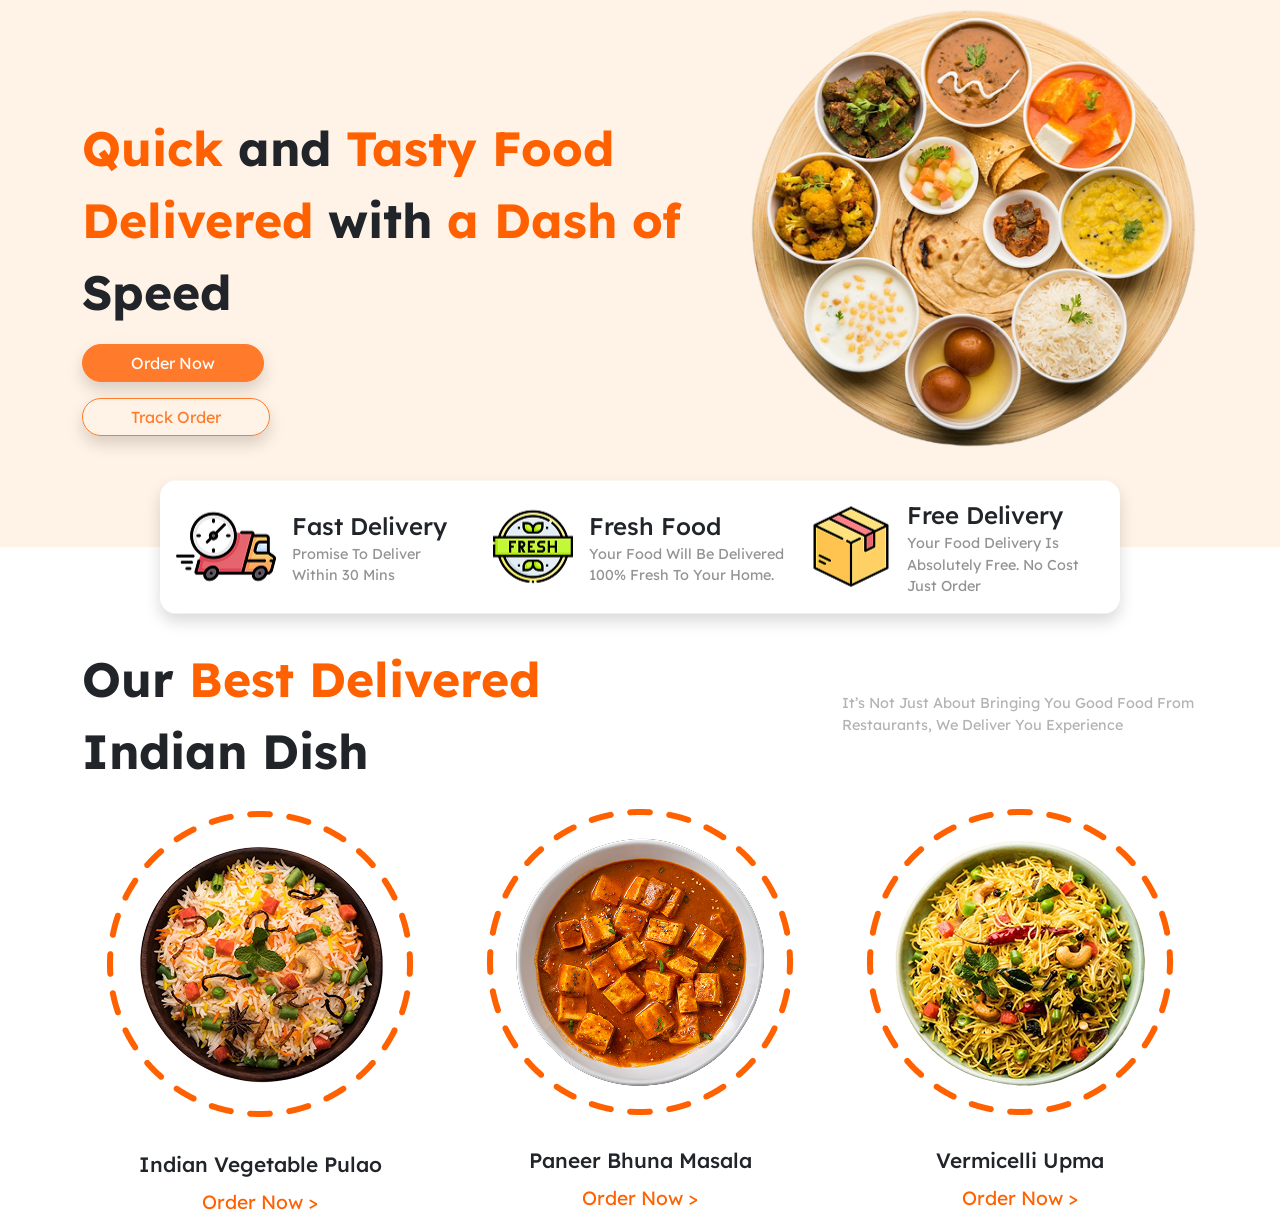
==== fooddash/index.html @ d2705afb "changes" ====
<!doctype html>
<html lang="en">

<head>
    <meta charset="utf-8">
    <meta name="viewport" content="width=device-width, initial-scale=1">
    <title>Bootstrap demo</title>

    <link rel="preconnect" href="https://fonts.googleapis.com">
    <link rel="preconnect" href="https://fonts.gstatic.com" crossorigin>
    <link href="https://fonts.googleapis.com/css2?family=Lexend:wght@100..900&display=swap" rel="stylesheet">

    <link href="https://cdn.jsdelivr.net/npm/bootstrap@5.3.8/dist/css/bootstrap.min.css" rel="stylesheet"
        integrity="sha384-sRIl4kxILFvY47J16cr9ZwB07vP4J8+LH7qKQnuqkuIAvNWLzeN8tE5YBujZqJLB" crossorigin="anonymous">

    <link rel="stylesheet" href="assets/css/style.css">
</head>

<body>
    <header></header>
    <main>
        <div class="h-bg-color position-relative">
            <div class="container ">
                <!-- Header Row 1 -->
                <div class="row">
                    <div class="col-lg-7 col-12 text-lg-start text-center d-flex flex-column justify-content-center align-items-lg-start align-items-center  gap-3">
                        <div class="h-heading"><span>Quick</span> and <span>Tasty Food Delivered</span> with <span>a
                                Dash of</span> Speed</div>
                        <button class="btn btn-primary rounded-pill btn-order-now shadow px-5">Order Now</button>
                        <button class="btn btn-outline-primary rounded-pill btn-track-order shadow px-5">Track
                            Order</button>
                    </div>
                    <div class="col-lg-5 col-12">
                        <img class="img-fluid h-spacing" src="assets/images/header.png" alt="">
                    </div>
                </div>

                <!-- Delivery Box Row -->
                <section class="bg-white shadow rounded-4 p-3 position-absolute start-50 top-100 translate-middle w-75">
                    <div class="row">

                        <div class="col-4 d-flex align-items-center gap-3">
                            <img src="assets/images/icons/fast-delivery 1.png" alt="">
                            <div>
                                <div class="delivery-heading">Fast Delivery</div>
                                <div class="delivery-subheading">Promise To Deliver Within 30 Mins</div>
                            </div>
                        </div>

                        <div class="col-4 d-flex align-items-center gap-3">
                            <img src="assets/images/icons/fresh.png" alt="">
                            <div>
                                <div class="delivery-heading">Fresh Food</div>
                                <div class="delivery-subheading">Your Food Will Be Delivered 100% Fresh To Your Home.
                                </div>
                            </div>
                        </div>

                        <div class="col-4 d-flex align-items-center gap-3">
                            <img src="assets/images/icons/box.png" alt="">
                            <div>
                                <div class="delivery-heading">Free Delivery</div>
                                <div class="delivery-subheading">Your Food Delivery Is Absolutely Free. No Cost Just
                                    Order</div>
                            </div>
                        </div>



                    </div>
                </section>
            </div>
        </div>
        <section class="indian-dish-space">
            <div class="container">
                <!-- Headings -->
                <div class="row">
                    <div class="col-lg-6 col-12">
                        <div class="h-heading">Our <span>Best Delivered</span> Indian Dish</div>
                    </div>
                    <div class="col-lg-2 col-12"></div>
                    <div class="col-lg-4 col-12 d-flex align-items-center">
                        <div class="indian-dish-subheading">It’s Not Just About Bringing You Good Food From Restaurants,
                            We Deliver You Experience</div>
                    </div>
                </div>
                <!-- products -->
                <div class="row">

                    <div class="col-lg-4 col-md-6 col-12 d-flex flex-column align-items-center gap-2">
                        <img src="assets/images/products/1.png" alt="">
                        <div class="indian-dish-name">Indian Vegetable Pulao</div>
                        <a href="" class="indian-dish-link">Order Now > </a>
                    </div>

                    <div class="col-lg-4 col-md-6 col-12 d-flex flex-column align-items-center gap-2">
                        <img src="assets/images/products/2.png" alt="">
                        <div class="indian-dish-name">Paneer Bhuna Masala</div>
                        <a href="" class="indian-dish-link">Order Now > </a>
                    </div>

                    <div class="col-lg-4 col-md-6 col-12 d-flex flex-column align-items-center gap-2">
                        <img src="assets/images/products/3.png" alt="">
                        <div class="indian-dish-name">Vermicelli Upma</div>
                        <a href="" class="indian-dish-link">Order Now > </a>
                    </div>

                </div>

            </div>
        </section>
    </main>
    <footer></footer>

    <script src="https://cdn.jsdelivr.net/npm/bootstrap@5.3.8/dist/js/bootstrap.bundle.min.js"
        integrity="sha384-FKyoEForCGlyvwx9Hj09JcYn3nv7wiPVlz7YYwJrWVcXK/BmnVDxM+D2scQbITxI"
        crossorigin="anonymous"></script>
</body>

</html>
---- fooddash/assets/css/style.css ----
body{
    font-family: "Lexend";
}
.h-heading{
    font-size: 3rem;
    
    font-weight:700;
}
.h-heading span{
    color: #FF6000;
}
.h-bg-color{
    background-color: #FFF2E6;
}
.btn-order-now{
    background-color: #FF7B2B;
    border-color: #FF7B2B;
}
.btn-order-now:hover{
    background-color: #e97126;
    border-color: #e97126;
}
.btn-order-now:active{
    background-color: #ca6120 !important;
    border-color: #ca6120 !important;
}

.btn-track-order{
    border-color: #FF7B2B;
    color: #FF7B2B;
}
.btn-track-order:hover{
    border-color: #FF7B2B;
    background-color: #FF7B2B;
}
.btn-track-order:active{
     background-color: #ca6120 !important;
    border-color: #ca6120 !important;
}
.delivery-heading{
    font-size: 1.5rem;
    font-weight: 500;
}
.delivery-subheading{
    font-size: 0.9rem;
    color: #939393;
}
.h-spacing{
    padding-bottom: 6rem;
}
.indian-dish-space{
    margin-top: 6rem;
}
.indian-dish-subheading{
    font-size: 0.9rem;
    color: #B3B3B3;
}
.indian-dish-name{
    font-size: 1.3rem;
    font-weight: 500;
}
.indian-dish-link{
    text-decoration: none;
    color: #FF6000;
    font-size: 1.2rem;
}
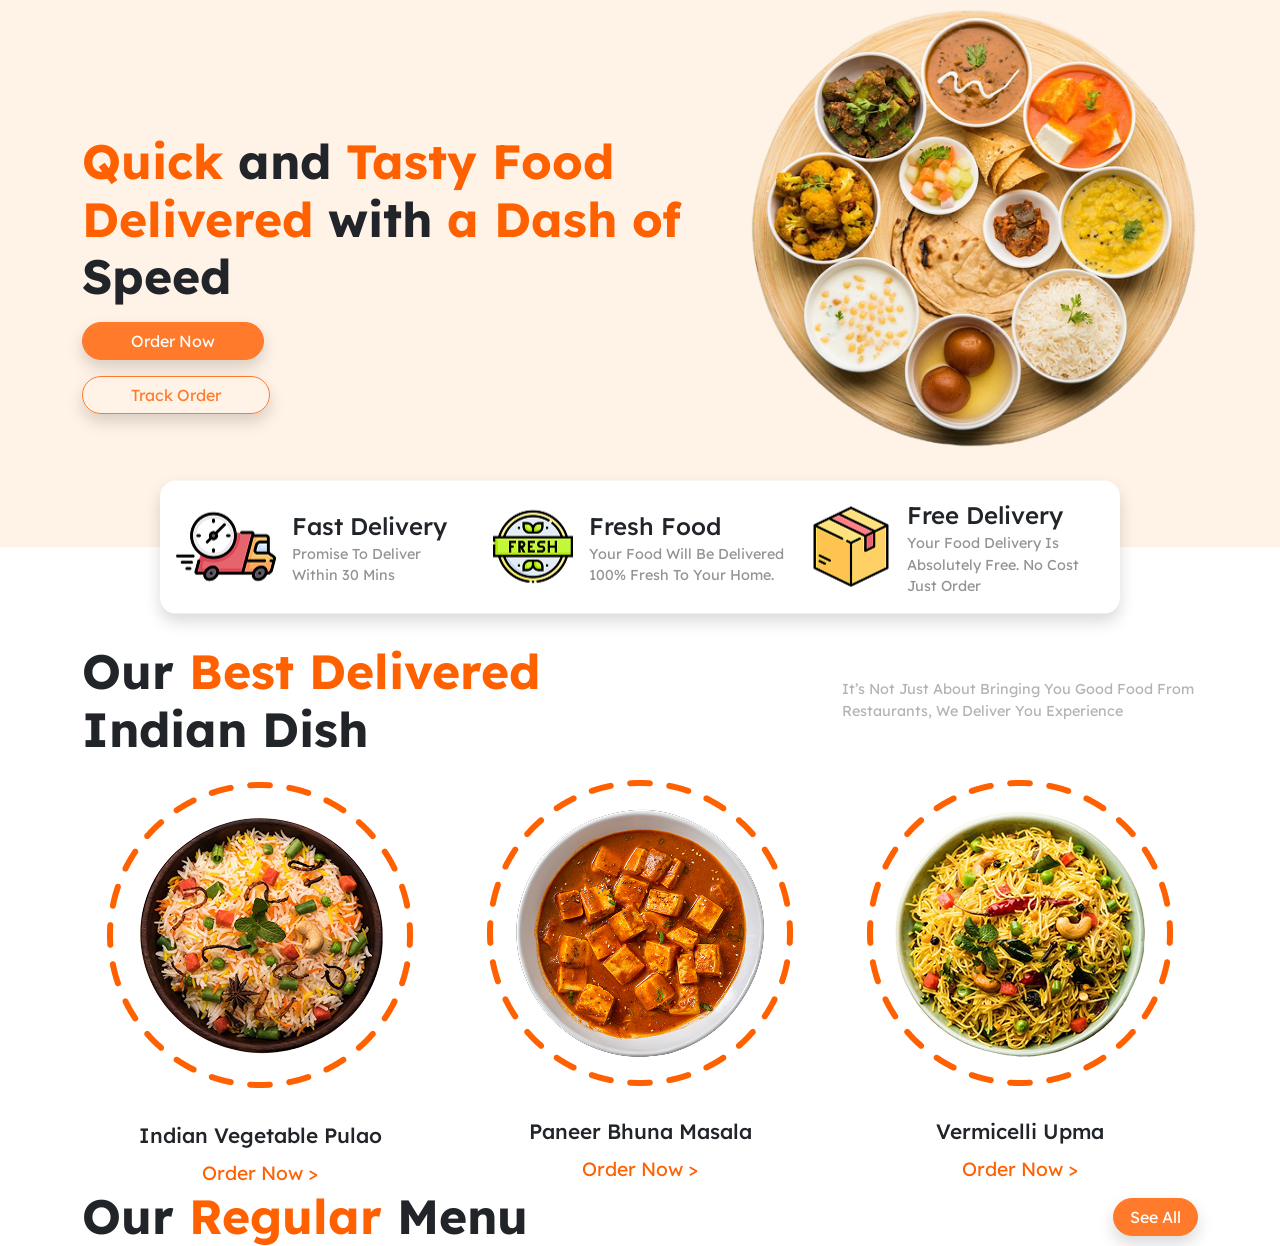
==== commit e4885b71: "changes" ====
--- a/fooddash/index.html
+++ b/fooddash/index.html
@@ -39,7 +39,7 @@
                 <section class="bg-white shadow rounded-4 p-3 position-absolute start-50 top-100 translate-middle w-75">
                     <div class="row">
 
-                        <div class="col-4 d-flex align-items-center gap-3">
+                        <div class="col-lg-4 col-12 d-flex align-items-center gap-3">
                             <img src="assets/images/icons/fast-delivery 1.png" alt="">
                             <div>
                                 <div class="delivery-heading">Fast Delivery</div>
@@ -47,7 +47,7 @@
                             </div>
                         </div>
 
-                        <div class="col-4 d-flex align-items-center gap-3">
+                        <div class="col-lg-4 col-12 d-flex align-items-center gap-3">
                             <img src="assets/images/icons/fresh.png" alt="">
                             <div>
                                 <div class="delivery-heading">Fresh Food</div>
@@ -56,7 +56,7 @@
                             </div>
                         </div>
 
-                        <div class="col-4 d-flex align-items-center gap-3">
+                        <div class="col-lg-4 col-12 d-flex align-items-center gap-3">
                             <img src="assets/images/icons/box.png" alt="">
                             <div>
                                 <div class="delivery-heading">Free Delivery</div>
@@ -71,6 +71,8 @@
                 </section>
             </div>
         </div>
+
+        <!-- Indian Dish Section  -->
         <section class="indian-dish-space">
             <div class="container">
                 <!-- Headings -->
@@ -109,6 +111,18 @@
 
             </div>
         </section>
+
+        <!-- Regular Menu Section -->
+        <section>
+            <div class="container">
+                <div class="row">
+                    <div class="col-12 d-flex justify-content-between align-items-center">
+                        <div class="h-heading">Our <span>Regular</span> Menu</div>
+                        <button class="btn btn-primary rounded-pill btn-order-now shadow px-3">See All</button>
+                    </div>
+                </div>
+            </div>
+        </section>
     </main>
     <footer></footer>
 
--- a/fooddash/assets/css/style.css
+++ b/fooddash/assets/css/style.css
@@ -1,66 +1,125 @@
-body{
+body {
     font-family: "Lexend";
 }
-.h-heading{
-    font-size: 3rem;
-    
-    font-weight:700;
+
+.h-heading {
+    font-size: 2.2rem;
+
+    font-weight: 700;
 }
-.h-heading span{
+
+.h-heading span {
     color: #FF6000;
 }
-.h-bg-color{
+
+.h-bg-color {
     background-color: #FFF2E6;
 }
-.btn-order-now{
+
+.btn-order-now {
     background-color: #FF7B2B;
     border-color: #FF7B2B;
 }
-.btn-order-now:hover{
+
+.btn-order-now:hover {
     background-color: #e97126;
     border-color: #e97126;
 }
-.btn-order-now:active{
+
+.btn-order-now:active {
     background-color: #ca6120 !important;
     border-color: #ca6120 !important;
 }
 
-.btn-track-order{
+.btn-track-order {
     border-color: #FF7B2B;
     color: #FF7B2B;
 }
-.btn-track-order:hover{
+
+.btn-track-order:hover {
     border-color: #FF7B2B;
     background-color: #FF7B2B;
 }
-.btn-track-order:active{
-     background-color: #ca6120 !important;
+
+.btn-track-order:active {
+    background-color: #ca6120 !important;
     border-color: #ca6120 !important;
 }
-.delivery-heading{
+
+.delivery-heading {
     font-size: 1.5rem;
     font-weight: 500;
 }
-.delivery-subheading{
+
+.delivery-subheading {
     font-size: 0.9rem;
     color: #939393;
 }
-.h-spacing{
-    padding-bottom: 6rem;
+
+.h-spacing {
+    padding-bottom: 10.5rem;
 }
-.indian-dish-space{
-    margin-top: 6rem;
+
+.indian-dish-space {
+    margin-top: 10.5rem;
 }
-.indian-dish-subheading{
+
+.indian-dish-subheading {
     font-size: 0.9rem;
     color: #B3B3B3;
 }
-.indian-dish-name{
+
+.indian-dish-name {
     font-size: 1.3rem;
     font-weight: 500;
 }
-.indian-dish-link{
+
+.indian-dish-link {
     text-decoration: none;
     color: #FF6000;
     font-size: 1.2rem;
+}
+
+@media (min-width : 576px) {
+
+    .h-heading {
+        font-size: 2.5rem;
+    }
+
+    .indian-dish-space {
+        margin-top: 10rem;
+    }
+    .h-spacing {
+        padding-bottom: 10rem;
+    }
+}
+
+@media (min-width : 768px) {
+
+    .h-heading {
+        font-size: 2.7rem;
+    }
+
+    .indian-dish-space {
+        margin-top: 10rem;
+    }
+    .h-spacing {
+        padding-bottom: 9rem;
+    }
+}
+
+@media (min-width : 992px) {
+
+    .h-heading {
+        font-size: 3rem;
+        line-height: 1.2;
+    }
+
+    .indian-dish-space {
+        margin-top: 6rem;
+    }
+
+    .h-spacing {
+        padding-bottom: 6rem;
+    }
 }
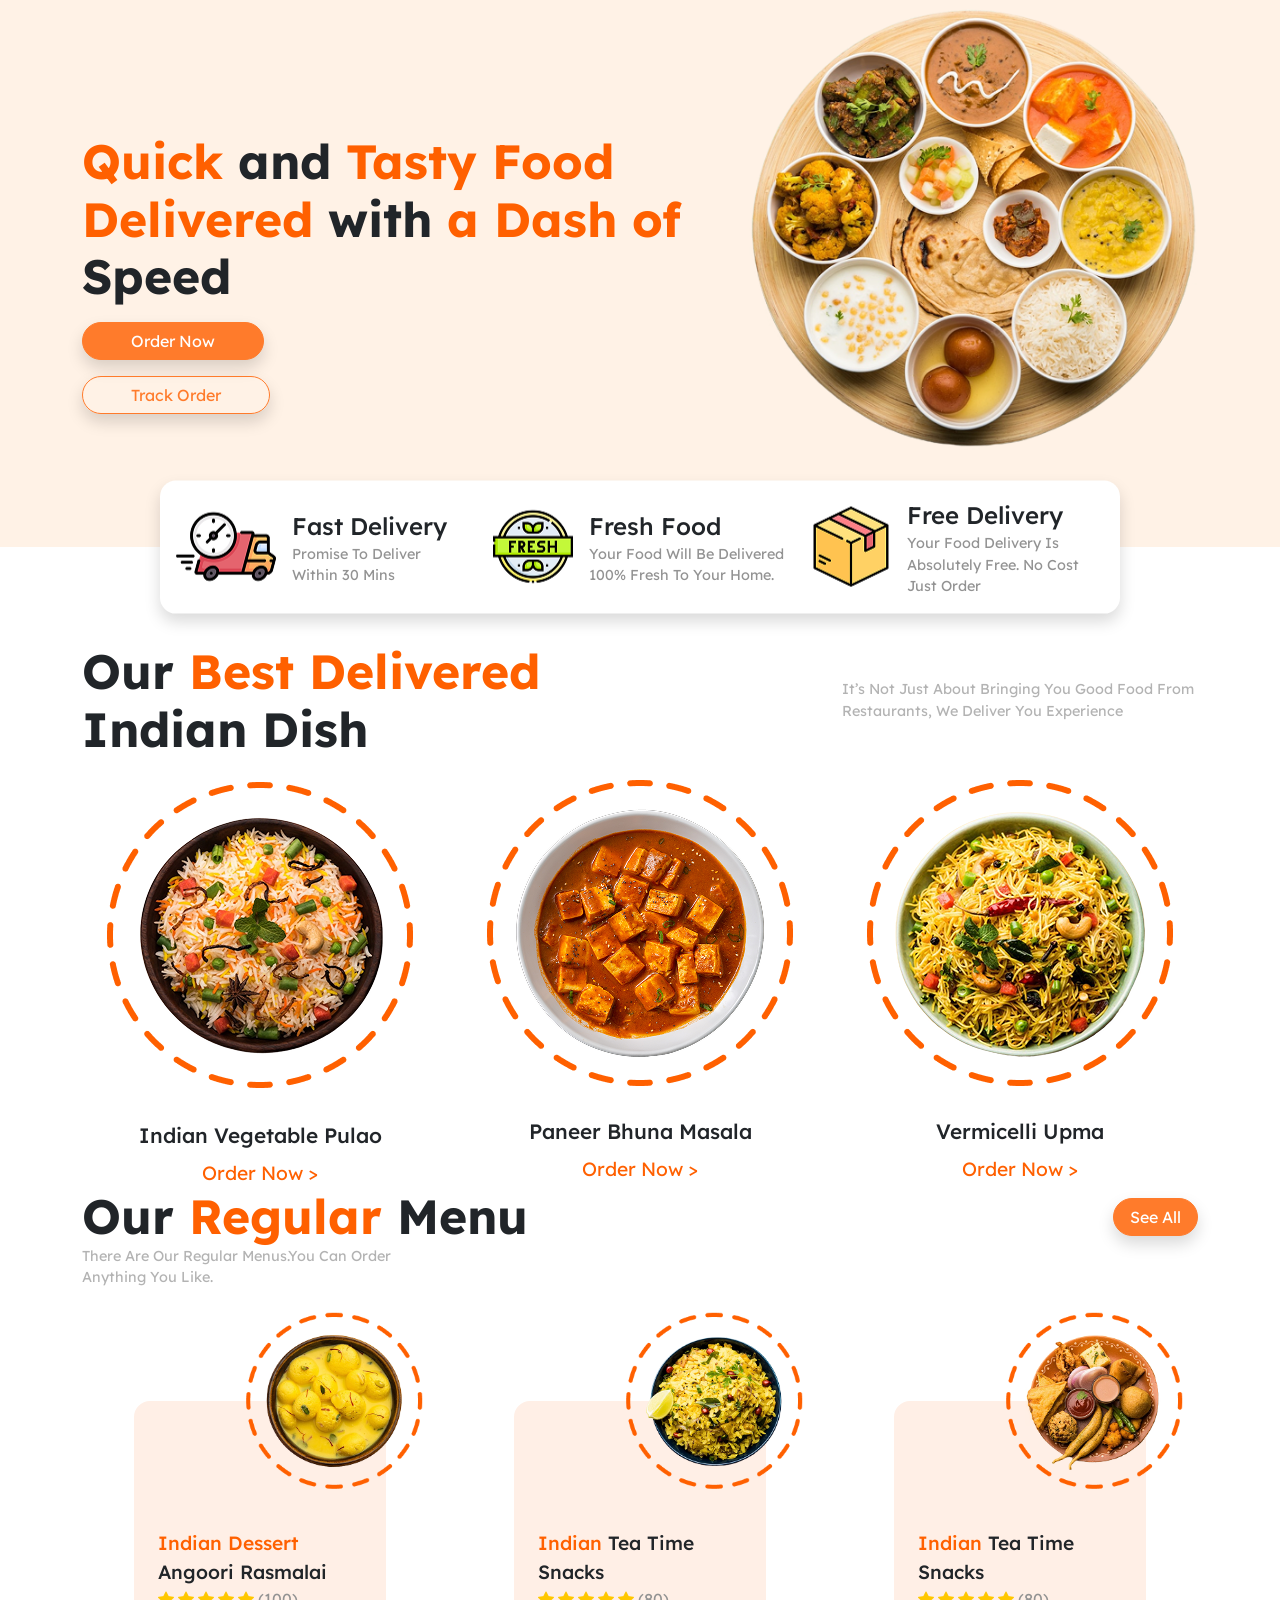
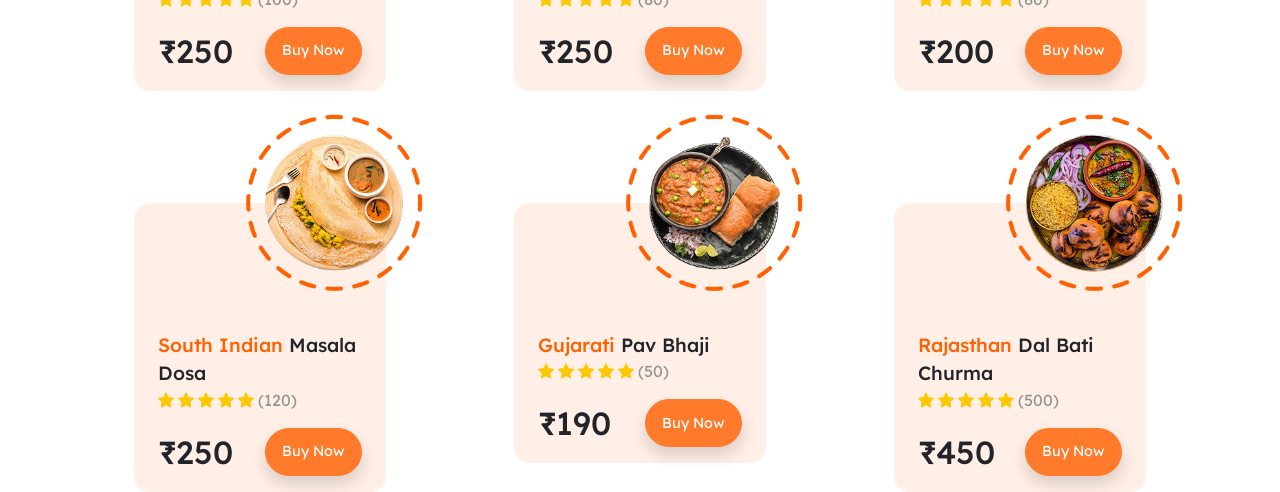
==== commit 366d985b: "changes" ====
--- a/fooddash/index.html
+++ b/fooddash/index.html
@@ -9,6 +9,9 @@
     <link rel="preconnect" href="https://fonts.googleapis.com">
     <link rel="preconnect" href="https://fonts.gstatic.com" crossorigin>
     <link href="https://fonts.googleapis.com/css2?family=Lexend:wght@100..900&display=swap" rel="stylesheet">
+
+    <link rel="stylesheet" href="https://cdn.jsdelivr.net/npm/bootstrap-icons@1.13.1/font/bootstrap-icons.min.css">
+
 
     <link href="https://cdn.jsdelivr.net/npm/bootstrap@5.3.8/dist/css/bootstrap.min.css" rel="stylesheet"
         integrity="sha384-sRIl4kxILFvY47J16cr9ZwB07vP4J8+LH7qKQnuqkuIAvNWLzeN8tE5YBujZqJLB" crossorigin="anonymous">
@@ -23,7 +26,8 @@
             <div class="container ">
                 <!-- Header Row 1 -->
                 <div class="row">
-                    <div class="col-lg-7 col-12 text-lg-start text-center d-flex flex-column justify-content-center align-items-lg-start align-items-center  gap-3">
+                    <div
+                        class="col-lg-7 col-12 text-lg-start text-center d-flex flex-column justify-content-center align-items-lg-start align-items-center  gap-3">
                         <div class="h-heading"><span>Quick</span> and <span>Tasty Food Delivered</span> with <span>a
                                 Dash of</span> Speed</div>
                         <button class="btn btn-primary rounded-pill btn-order-now shadow px-5">Order Now</button>
@@ -115,12 +119,178 @@
         <!-- Regular Menu Section -->
         <section>
             <div class="container">
+                <!-- Heading Row  -->
                 <div class="row">
                     <div class="col-12 d-flex justify-content-between align-items-center">
                         <div class="h-heading">Our <span>Regular</span> Menu</div>
                         <button class="btn btn-primary rounded-pill btn-order-now shadow px-3">See All</button>
                     </div>
-                </div>
+                    <div class="col-4">
+                        <div class="indian-dish-subheading">There Are Our Regular Menus.You Can Order Anything You Like.
+                        </div>
+                    </div>
+                </div>
+
+                <!-- Product Row  -->
+                <div class="row">
+
+                    <!-- col 1 -->
+                    <div class="col-4 col-spacing">
+
+                        <div class="p-background px-4 rounded-4 position-relative pb-3">
+                            <img class="position-absolute top-0"
+                                src="assets/images/products/4.png" alt="">
+                            <div class="p-name p-img-spacing"><span>Indian Dessert</span> Angoori Rasmalai</div>
+                            <div class="p-icons">
+                                <i class="bi bi-star-fill"></i>
+                                <i class="bi bi-star-fill"></i>
+                                <i class="bi bi-star-fill"></i>
+                                <i class="bi bi-star-fill"></i>
+                                <i class="bi bi-star-fill"></i>
+                                <span>(100)</span>
+                            </div>
+                            <div class="d-flex justify-content-between mt-3">
+                                <div class="p-price">₹250</div>
+                                <button class="btn btn-primary rounded-pill btn-order-now shadow px-3 p-button">Buy
+                                    Now</button>
+                            </div>
+
+                        </div>
+
+                    </div>
+
+                    <!-- col 2  -->
+
+                    <div class="col-4 col-spacing">
+
+                        <div class="p-background px-4 rounded-4 position-relative pb-3">
+                            <img class="position-absolute top-0 "
+                                src="assets/images/products/5.png" alt="">
+                            <div class="p-name p-img-spacing"><span>Indian</span> Tea Time Snacks</div>
+                            <div class="p-icons">
+                                <i class="bi bi-star-fill"></i>
+                                <i class="bi bi-star-fill"></i>
+                                <i class="bi bi-star-fill"></i>
+                                <i class="bi bi-star-fill"></i>
+                                <i class="bi bi-star-fill"></i>
+                                <span>(80)</span>
+                            </div>
+                            <div class="d-flex justify-content-between mt-3">
+                                <div class="p-price">₹250</div>
+                                <button class="btn btn-primary rounded-pill btn-order-now shadow px-3 p-button">Buy
+                                    Now</button>
+                            </div>
+
+                        </div>
+
+                    </div>
+
+                    <!-- col 3 -->
+                    <div class="col-4 col-spacing">
+
+                        <div class="p-background px-4 rounded-4 position-relative pb-3">
+                            <img class="position-absolute top-0 "
+                                src="assets/images/products/6.png" alt="">
+                            <div class="p-name p-img-spacing"><span>Indian</span> Tea Time Snacks</div>
+                            <div class="p-icons">
+                                <i class="bi bi-star-fill"></i>
+                                <i class="bi bi-star-fill"></i>
+                                <i class="bi bi-star-fill"></i>
+                                <i class="bi bi-star-fill"></i>
+                                <i class="bi bi-star-fill"></i>
+                                <span>(80)</span>
+                            </div>
+                            <div class="d-flex justify-content-between mt-3">
+                                <div class="p-price">₹200</div>
+                                <button class="btn btn-primary rounded-pill btn-order-now shadow px-3 p-button">Buy
+                                    Now</button>
+                            </div>
+
+                        </div>
+
+                    </div>
+
+                    <!-- col 4  -->
+
+                      <div class="col-4 col-spacing">
+
+                        <div class="p-background px-4 rounded-4 position-relative pb-3">
+                            <img class="position-absolute top-0 "
+                                src="assets/images/products/7.png" alt="">
+                            <div class="p-name p-img-spacing"><span>South Indian</span> Masala Dosa</div>
+                            <div class="p-icons">
+                                <i class="bi bi-star-fill"></i>
+                                <i class="bi bi-star-fill"></i>
+                                <i class="bi bi-star-fill"></i>
+                                <i class="bi bi-star-fill"></i>
+                                <i class="bi bi-star-fill"></i>
+                                <span>(120)</span>
+                            </div>
+                            <div class="d-flex justify-content-between mt-3">
+                                <div class="p-price">₹250</div>
+                                <button class="btn btn-primary rounded-pill btn-order-now shadow px-3 p-button">Buy
+                                    Now</button>
+                            </div>
+
+                        </div>
+
+                    </div>
+
+                    <!-- col 5  -->
+
+                      <div class="col-4 col-spacing">
+
+                        <div class="p-background px-4 rounded-4 position-relative pb-3">
+                            <img class="position-absolute top-0 "
+                                src="assets/images/products/8.png" alt="">
+                            <div class="p-name p-img-spacing"><span>Gujarati</span> Pav Bhaji</div>
+                            <div class="p-icons">
+                                <i class="bi bi-star-fill"></i>
+                                <i class="bi bi-star-fill"></i>
+                                <i class="bi bi-star-fill"></i>
+                                <i class="bi bi-star-fill"></i>
+                                <i class="bi bi-star-fill"></i>
+                                <span>(50)</span>
+                            </div>
+                            <div class="d-flex justify-content-between mt-3">
+                                <div class="p-price">₹190</div>
+                                <button class="btn btn-primary rounded-pill btn-order-now shadow px-3 p-button">Buy
+                                    Now</button>
+                            </div>
+
+                        </div>
+
+                    </div>
+
+                    <!-- col 6  -->
+
+                      <div class="col-4 col-spacing">
+
+                        <div class="p-background px-4 rounded-4 position-relative pb-3">
+                            <img class="position-absolute top-0 "
+                                src="assets/images/products/9.png" alt="">
+                            <div class="p-name p-img-spacing"><span>Rajasthan</span> Dal Bati Churma</div>
+                            <div class="p-icons">
+                                <i class="bi bi-star-fill"></i>
+                                <i class="bi bi-star-fill"></i>
+                                <i class="bi bi-star-fill"></i>
+                                <i class="bi bi-star-fill"></i>
+                                <i class="bi bi-star-fill"></i>
+                                <span>(500)</span>
+                            </div>
+                            <div class="d-flex justify-content-between mt-3">
+                                <div class="p-price">₹450</div>
+                                <button class="btn btn-primary rounded-pill btn-order-now shadow px-3 p-button">Buy
+                                    Now</button>
+                            </div>
+
+                        </div>
+
+                    </div>
+
+                </div>
+
+
             </div>
         </section>
     </main>
--- a/fooddash/assets/css/style.css
+++ b/fooddash/assets/css/style.css
@@ -80,6 +80,42 @@
     font-size: 1.2rem;
 }
 
+.p-icons i{
+    color: #ffc700;
+}
+.p-icons span{
+    color: #939393;
+}
+.p-name{
+    font-size: 1.2rem;
+    font-weight: 500;
+}
+.p-name span{
+    color: #FF6000;
+}
+.p-price{
+    font-size: 2.0rem;
+    font-weight: 500;
+}
+.p-button{
+    font-size: 0.9rem;
+}
+.p-background{
+    background-color: #FFEFE6;
+    margin-top: 7rem;
+}
+.p-img-spacing{
+    padding-top: 8rem;  
+}
+.col-spacing{
+    padding-left: 4rem;
+    padding-right: 4rem;
+}
+.p-background img{
+    width: 70%;
+    transform: translate(50%, -50%);
+}
+
 @media (min-width : 576px) {
 
     .h-heading {
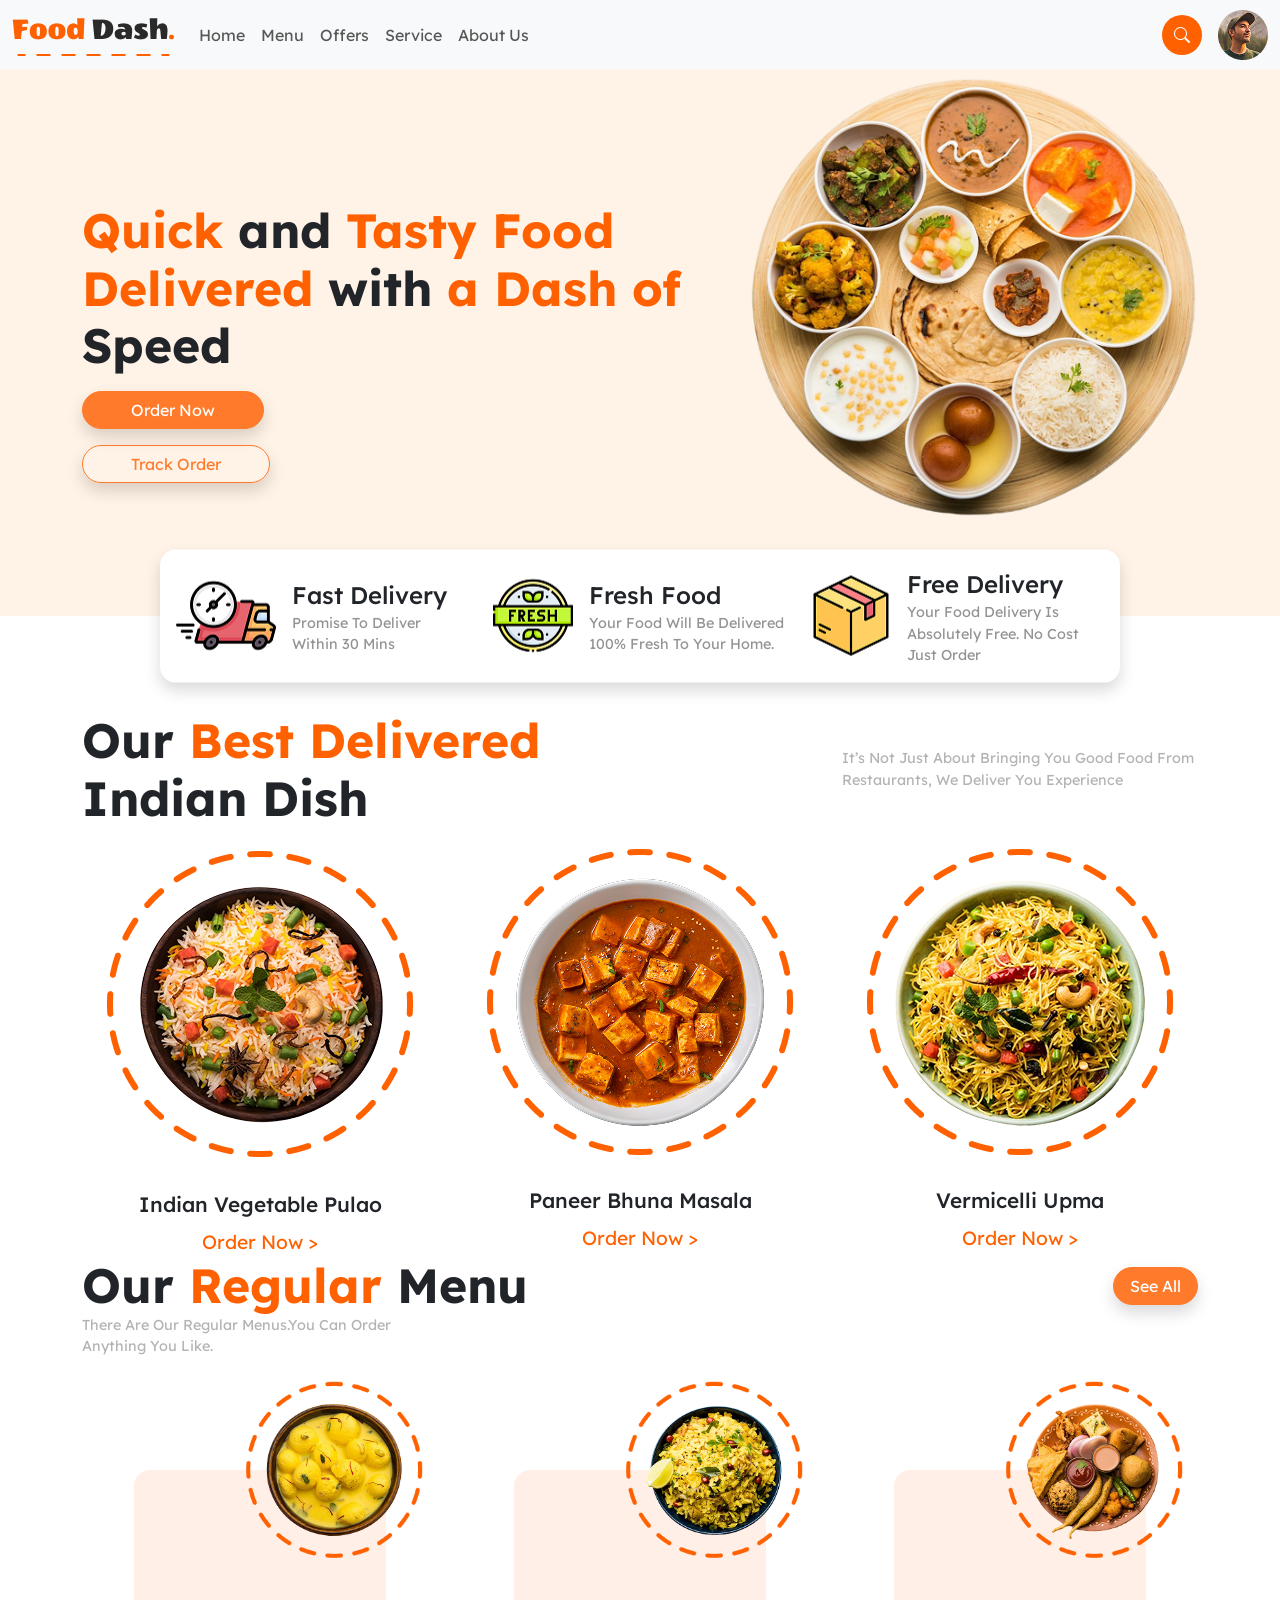
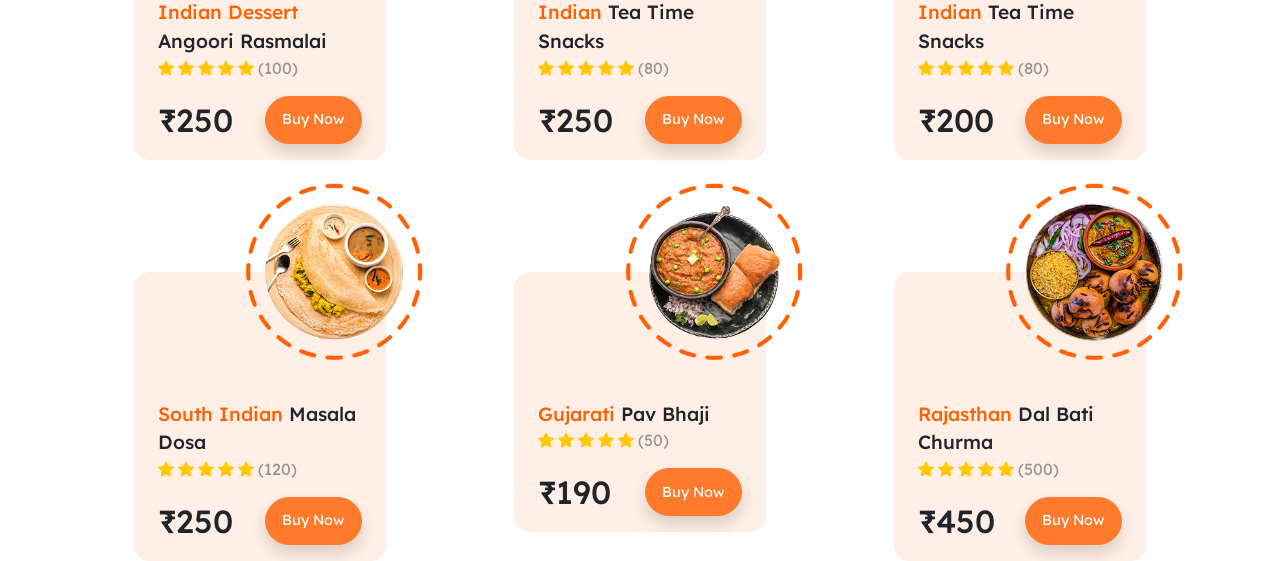
==== commit a8827a65: "changes" ====
--- a/fooddash/index.html
+++ b/fooddash/index.html
@@ -20,7 +20,40 @@
 </head>
 
 <body>
-    <header></header>
+
+
+    <header>
+        <nav class="navbar navbar-expand-lg bg-body-tertiary">
+            <div class="container-fluid">
+                <a class="navbar-brand" href="">
+                    <img src="assets/images/logo.png" alt="">
+                </a>
+
+                <button class="navbar-toggler" data-bs-toggle="collapse" data-bs-target="#openClose">nav</button>
+
+                <div class="collapse navbar-collapse" id="openClose">
+                    <div class="navbar-nav">
+                        <a class="nav-link" href="">Home</a>
+                        <a class="nav-link" href="">Menu</a>
+                        <a class="nav-link" href="">Offers</a>
+                        <a class="nav-link" href="">Service</a>
+                        <a class="nav-link" href="">About Us</a>
+                    </div>
+                </div>
+
+                <div class="d-flex align-items-center">
+                    <div class="search-icon rounded-circle"><i class="bi bi-search"></i></div>
+                    <img src="assets/images/profile.png" alt="">
+                </div>
+
+            </div>
+        </nav>
+    </header>
+
+
+
+
+
     <main>
         <div class="h-bg-color position-relative">
             <div class="container ">
--- a/fooddash/assets/css/style.css
+++ b/fooddash/assets/css/style.css
@@ -115,6 +115,18 @@
     width: 70%;
     transform: translate(50%, -50%);
 }
+.search-icon{
+    background-color: #FF6000;
+    width: 40px;
+    height: 40px;
+    color: white;
+    margin-right: 1rem;
+    display: flex;
+    justify-content: center;
+    align-items: center;
+
+    
+}
 
 @media (min-width : 576px) {
 
